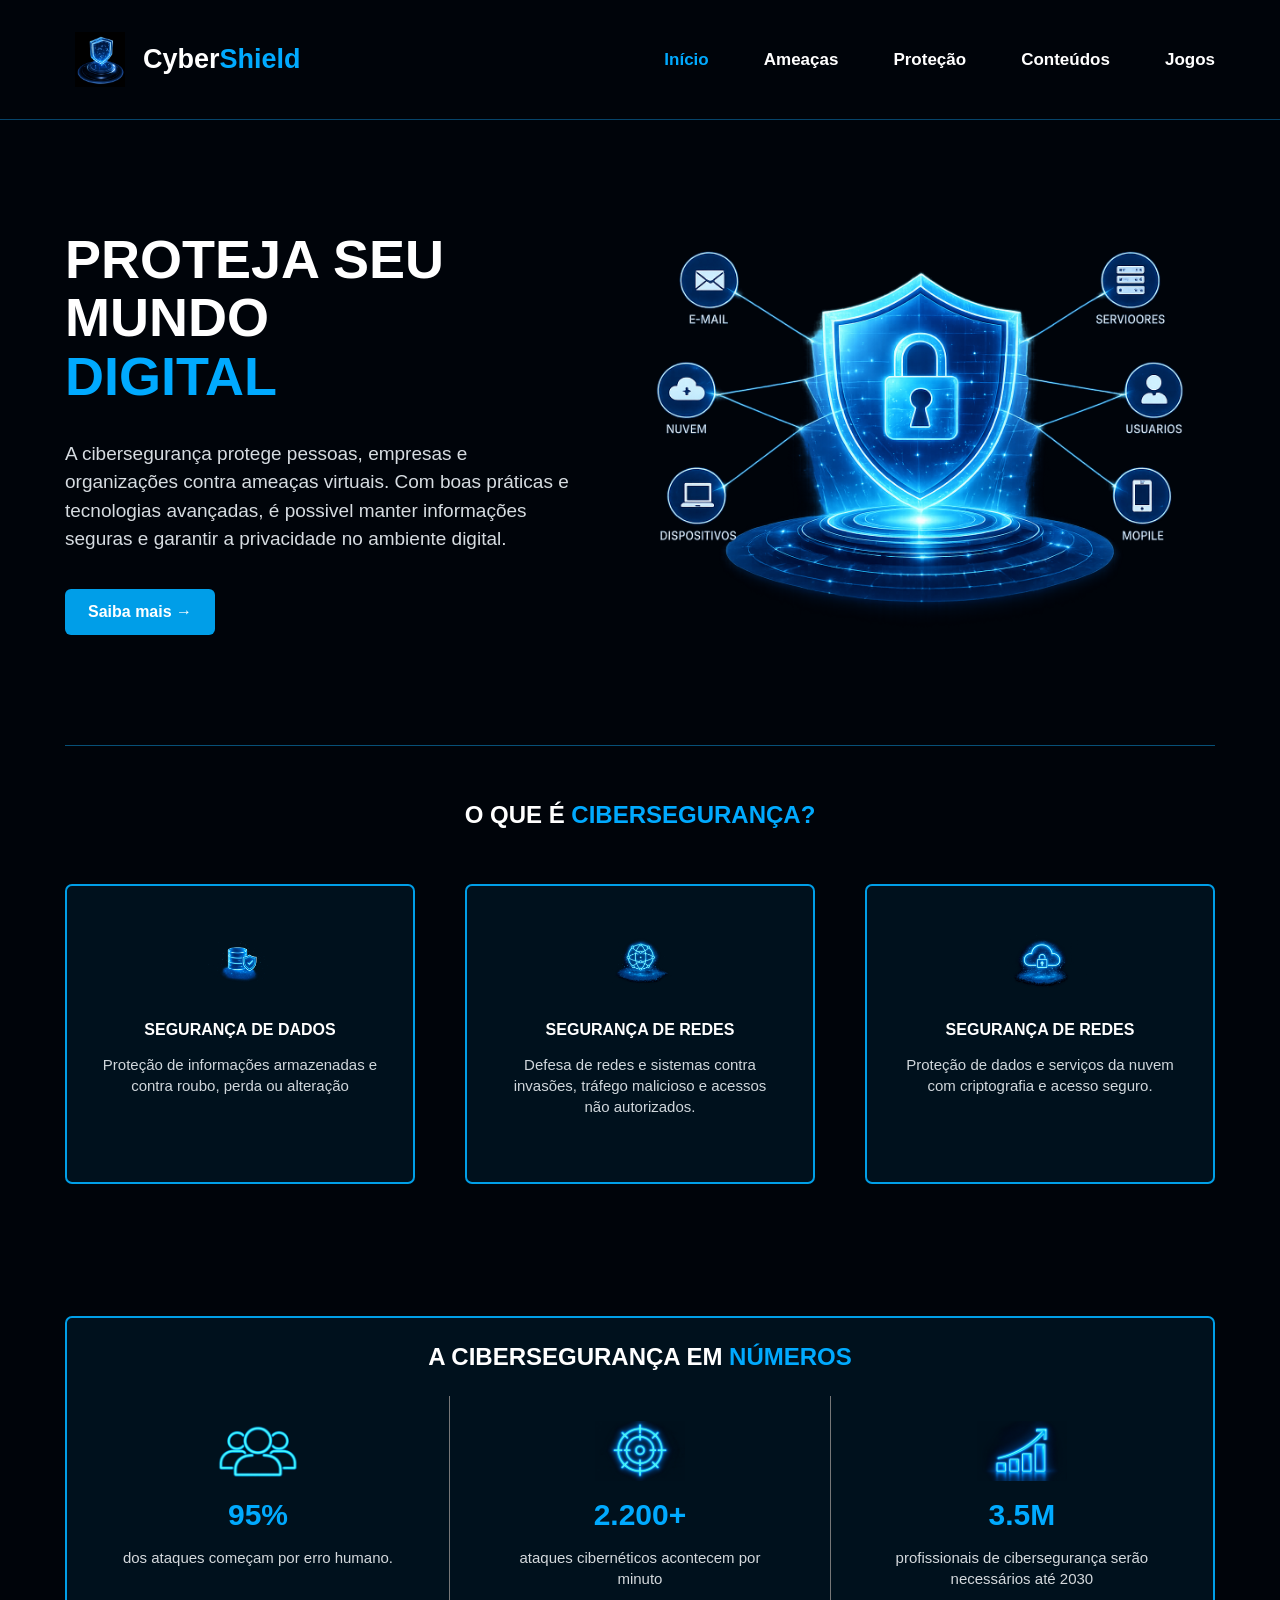
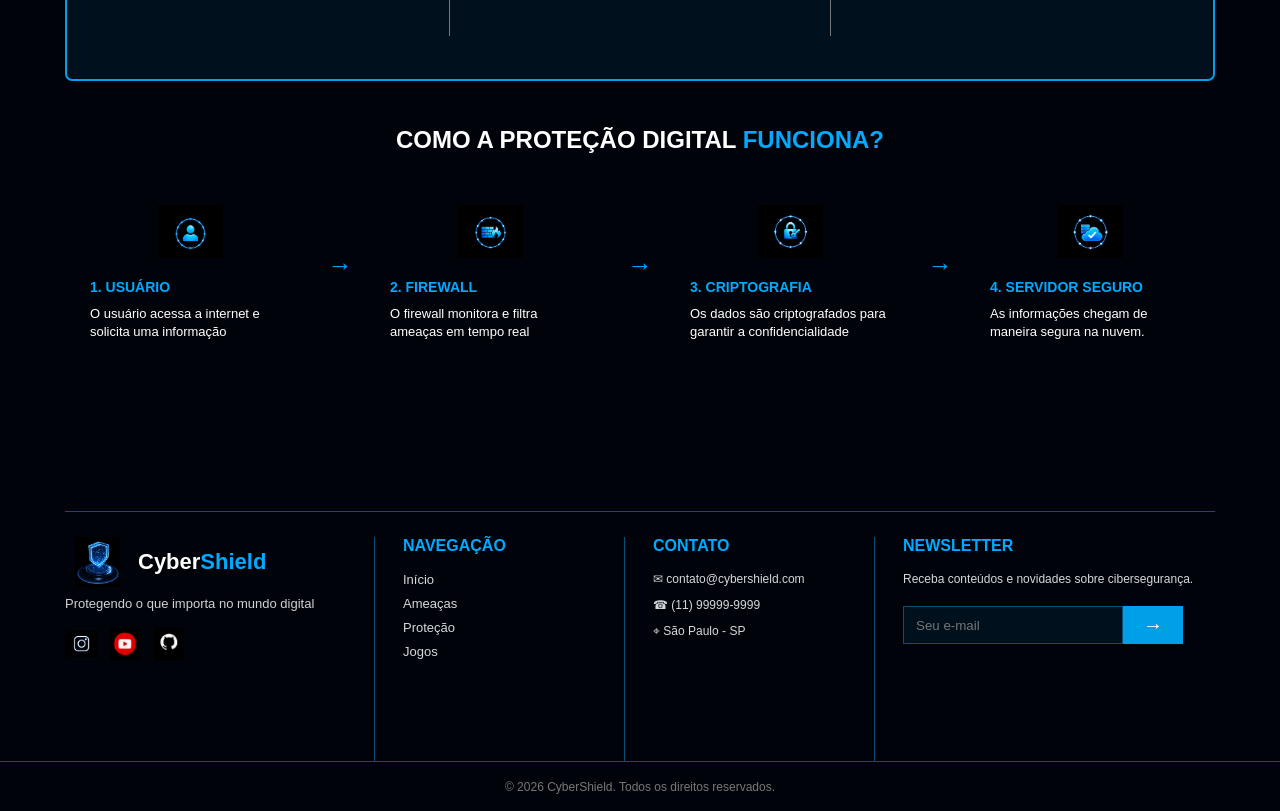
==== index.html @ 5e892a1a "adicionando paginas" ====
<!DOCTYPE html>
<html lang="pt-br">

<head>
    <meta charset="UTF-8">
    <meta name="viewport" content="width=device-width, initial-scale=1.0">

    <link rel="stylesheet" href="./Style/style.css">

    <title>CyberShield</title>
</head>

<body>

    <header>

        <div class="logo">
            <img src="./img/logo2.png" alt="CyberShield">
            <h2>Cyber<span>Shield</span></h2>
        </div>

        

        <nav>
            <a href="#">Início</a>
            <a href="#">Ameaças</a>
            <a href="#">Proteção</a>
            <a href="#">Conteúdos</a>
            <a href="Jogo.html">Jogos</a>
        </nav>

    </header>

    <main>

        <section class="inicio">

            <div class="inicio-texto">

                <h1>
                    PROTEJA SEU MUNDO
                    <strong>DIGITAL</strong>
                </h1>

                <p>
                    A cibersegurança protege pessoas, empresas
                    e organizações contra ameaças virtuais. Com
                    boas práticas e tecnologias avançadas, é
                    possivel manter informações seguras e
                    garantir a privacidade no ambiente digital.
                </p>

                <a class="botao" href="#">
                    Saiba mais →
                </a>

            </div>

            <div class="inicio-imagem">

                <img src="./img/protecao.png.png" alt="Proteção digital">

            </div>

        </section>

        <div class="linha"></div>

        <section class="ciberseguranca">

            <h2>
                O QUE É <span>CIBERSEGURANÇA?</span>
            </h2>

            <div class="cards">

                <div class="card">

                    <img src="./img/seguranca-dados.png" alt="Segurança de dados">

                    <h3>
                        SEGURANÇA DE DADOS
                    </h3>

                    <p>
                        Proteção de informações
                        armazenadas e contra roubo,
                        perda ou alteração
                    </p>

                </div>

                <div class="card">

                    <img src="./img/seguranca-rede.png" alt="Segurança de rede">

                    <h3>
                        SEGURANÇA DE REDES
                    </h3>

                    <p>
                        Defesa de redes e sistemas
                        contra invasões, tráfego
                        malicioso e acessos não
                        autorizados.
                    </p>

                </div>

                <div class="card">

                    <img src="./img/seguranca-nuvem.png" alt="Segurança de nuvem">

                    <h3>
                        SEGURANÇA DE REDES
                    </h3>

                    <p>
                        Proteção de dados e serviços
                        da nuvem com criptografia e
                        acesso seguro.
                    </p>

                </div>

            </div>

        </section>

        <section class="numeros">

            <h2>
                A CIBERSEGURANÇA EM <span>NÚMEROS</span>
            </h2>

            <div class="numeros-conteudo">

                <div class="numero">

                    <img src="./img/pessoas.png" alt="Pessoas">

                    <h3>95%</h3>

                    <p>
                        dos ataques começam por
                        erro humano.
                    </p>

                </div>

                <div class="numero">

                    <img src="./img/alvo.png" alt="Ataques">

                    <h3>2.200+</h3>

                    <p>
                        ataques cibernéticos
                        acontecem por minuto
                    </p>

                </div>

                <div class="numero">

                    <img src="./img/grafico.png" alt="Gráfico">

                    <h3>3.5M</h3>

                    <p>
                        profissionais de cibersegurança
                        serão necessários até 2030
                    </p>

                </div>

            </div>

        </section>

        <section class="protecao">

            <h2>
                COMO A PROTEÇÃO DIGITAL <span>FUNCIONA?</span>
            </h2>

            <div class="etapas">

                <div class="etapa">

                    <img src="./img/usuario.png" alt="Usuário">

                    <h3>1. USUÁRIO</h3>

                    <p>
                        O usuário acessa a
                        internet e solicita uma
                        informação
                    </p>

                </div>

                <div class="seta">
                    →
                </div>

                <div class="etapa">

                    <img src="./img/firewall.png" alt="Firewall">

                    <h3>2. FIREWALL</h3>

                    <p>
                        O firewall monitora e
                        filtra ameaças em tempo real
                    </p>

                </div>

                <div class="seta">
                    →
                </div>

                <div class="etapa">

                    <img src="./img/criptografia.png" alt="Criptografia">

                    <h3>3. CRIPTOGRAFIA</h3>

                    <p>
                        Os dados são criptografados
                        para garantir a confidencialidade
                    </p>

                </div>

                <div class="seta">
                    →
                </div>

                <div class="etapa">

                    <img src="./img/servidor.png" alt="Servidor seguro">

                    <h3>4. SERVIDOR SEGURO</h3>

                    <p>
                        As informações chegam
                        de maneira segura na
                        nuvem.
                    </p>

                </div>

            </div>

        </section>

    </main>

    <footer>

        <div class="rodape-logo">

            <div class="logo">

                <img src="./img/logo2.png" alt="CyberShield">

                <h2>
                    Cyber<span>Shield</span>
                </h2>

            </div>

            <p>
                Protegendo o que importa no
                mundo digital
            </p>

            <div class="redes">

                <img src="./img/insta.png" alt="Instagram">
                <img src="./img/youtube.png" alt="YouTube">
                <img src="./img/git.png" alt="GitHub">

            </div>

        </div>

        <div class="rodape-coluna">

            <h3>NAVEGAÇÃO</h3>

            <a href="#">Início</a>
            <a href="#">Ameaças</a>
            <a href="#">Proteção</a>
            <a href="#">Jogos</a>

        </div>

        <div class="rodape-coluna">

            <h3>CONTATO</h3>

            <p>✉ contato@cybershield.com</p>
            <p>☎ (11) 99999-9999</p>
            <p>⌖ São Paulo - SP</p>

        </div>

        <div class="rodape-coluna newsletter">

            <h3>NEWSLETTER</h3>

            <p>
                Receba conteúdos e novidades
                sobre cibersegurança.
            </p>

            <div class="email">

                <input type="text" placeholder="Seu e-mail">

                <button>→</button>

            </div>

        </div>

    </footer>

    <div class="final">
        © 2026 CyberShield. Todos os direitos reservados.
    </div>

</body>

</html>
---- Style/style.css ----
* {
    margin: 0;
    padding: 0;
    box-sizing: border-box;
}

body {
    width: 100%;
    min-height: 100vh;
    background-color: #00040a;
    color: white;
    font-family: Arial, sans-serif;
    display: flex;
    flex-direction: column;
    align-items: center;
    overflow-x: hidden;
}

header {
    width: 100%;
    max-width: 1330px;
    height: 120px;
    border-bottom: 1px solid #06446a;
    display: flex;
    align-items: center;
    justify-content: space-between;
    padding-left: 65px;
    padding-right: 65px;
    margin: 0 auto;
}

.logo {
    display: flex;
    align-items: center;
}

.logo img {
    width: 70px;
    height: 55px;
    object-fit: contain;
}

.logo h2 {
    font-size: 27px;
    margin-left: 8px;
}

.logo h2 span {
    color: #00aaff;
}

nav {
    display: flex;
    gap: 55px;
}

nav a {
    color: white;
    text-decoration: none;
    font-size: 17px;
    font-weight: bold;
    transition: color 0.3s ease;
}

nav a:hover,
nav a:first-child {
    color: #00aaff;
}

main {
    width: 100%;
    display: flex;
    flex-direction: column;
    align-items: center;
}

.inicio {
    width: 100%;
    max-width: 1150px;
    min-height: 625px;
    margin: 0 auto;
    display: flex;
    align-items: center;
    justify-content: space-between;
}

.inicio-texto {
    width: 560px;
}

.inicio-texto h1 {
    font-size: 54px;
    line-height: 1.08;
    margin-bottom: 35px;
}

.inicio-texto h1 strong {
    display: block;
    color: #00aaff;
}

.inicio-texto p {
    width: 510px;
    color: #d6dce1;
    font-size: 19px;
    line-height: 1.5;
    margin-bottom: 35px;
}

.botao {
    display: inline-block;
    background-color: #009ee8;
    color: white;
    text-decoration: none;
    padding: 14px 23px;
    border-radius: 6px;
    font-size: 16px;
    font-weight: bold;
}

.inicio-imagem {
    width: 590px;
    height: 500px;
    display: flex;
    align-items: center;
    justify-content: center;
}

.inicio-imagem img {
    width: 570px;
    height: 450px;
    object-fit: cover;
    object-position: center;
    border-radius: 10px;
}

.linha {
    width: 100%;
    max-width: 1150px;
    height: 1px;
    background-color: #075077;
    margin: 0 auto;
}

.ciberseguranca {
    width: 100%;
    max-width: 1150px;
    min-height: 570px;
    margin: 0 auto;
    padding-top: 55px;
}

.ciberseguranca h2 {
    text-align: center;
    font-size: 24px;
    margin-bottom: 55px;
}

.ciberseguranca h2 span {
    color: #00aaff;
}

.cards {
    display: flex;
    justify-content: space-between;
}

.card {
    width: 350px;
    height: 300px;
    background-color: #00111d;
    border: 2px solid #009fe8;
    border-radius: 7px;
    text-align: center;
    padding: 25px 35px;
}

.card img {
    width: 100px;
    height: 100px;
    object-fit: contain;
    display: block;
    margin-left: auto;
    margin-right: auto;
    margin-bottom: 10px;
}

.card h3 {
    font-size: 16px;
    margin-bottom: 15px;
}

.card p {
    color: #d0d7dc;
    font-size: 15px;
    line-height: 1.4;
}

.numeros {
    width: 100%;
    max-width: 1150px;
    min-height: 365px;
    margin: 0 auto;
    border: 2px solid #009fe8;
    border-radius: 7px;
    background-color: #00111d;
    padding-top: 25px;
}

.numeros h2 {
    text-align: center;
    font-size: 24px;
    margin-bottom: 25px;
}

.numeros h2 span {
    color: #00aaff;
}

.numeros-conteudo {
    display: flex;
    height: 240px;
}

.numero {
    width: 33.33%;
    text-align: center;
    padding: 10px 50px;
}

.numero:nth-child(2) {
    border-left: 1px solid #777;
    border-right: 1px solid #777;
}

.numero img {
    width: 90px;
    height: 90px;
    object-fit: contain;
    display: block;
    margin-left: auto;
    margin-right: auto;
    margin-bottom: 2px;
}

.numero h3 {
    color: #00aaff;
    font-size: 30px;
    margin-bottom: 15px;
}

.numero p {
    color: #d4d9dd;
    font-size: 15px;
    line-height: 1.4;
}

.protecao {
    width: 100%;
    max-width: 1150px;
    min-height: 390px;
    margin: 0 auto 40px auto;
    padding-top: 45px;
}

.protecao h2 {
    text-align: center;
    font-size: 24px;
    margin-bottom: 45px;
}

.protecao h2 span {
    color: #00aaff;
}

.etapas {
    width: 100%;
    max-width: 1100px;
    margin: 0 auto;
    display: flex;
    align-items: flex-start;
    justify-content: space-between;
}

.etapa {
    width: 200px;
    text-align: left;
}

.etapa img {
    width: 65px;
    height: 65px;
    object-fit: contain;
    display: block;
    margin-left: auto;
    margin-right: auto;
    margin-bottom: 15px;
}

.etapa h3 {
    color: #00aaff;
    font-size: 14px;
    margin-bottom: 10px;
}

.etapa p {
    color: white;
    font-size: 13px;
    line-height: 1.4;
}

.seta {
    width: 35px;
    color: #00aaff;
    font-size: 25px;
    text-align: center;
    margin-top: 52px;
}

footer {
    width: 100%;
    max-width: 1150px;
    min-height: 250px;
    margin: 0 auto;
    border-top: 1px solid #075077;
    display: flex;
    justify-content: space-between;
    padding-top: 25px;
}

.rodape-logo {
    width: 310px;
    border-right: 1px solid #075077;
    padding-right: 30px;
}

.rodape-logo .logo img {
    width: 65px;
    height: 50px;
}

.rodape-logo .logo h2 {
    font-size: 22px;
}

.rodape-logo p {
    color: #cdd3d7;
    font-size: 13px;
    line-height: 1.4;
    margin-top: 8px;
}

.redes {
    display: flex;
    gap: 12px;
    margin-top: 15px;
}

.redes img {
    width: 32px;
    height: 32px;
    object-fit: contain;
}

.rodape-coluna {
    width: 250px;
    padding-left: 28px;
    border-right: 1px solid #075077;
}

.rodape-coluna h3 {
    color: #00aaff;
    font-size: 16px;
    margin-bottom: 17px;
}

.rodape-coluna a {
    display: block;
    color: #d4d9dd;
    text-decoration: none;
    font-size: 13px;
    margin-bottom: 9px;
}

.rodape-coluna p {
    color: #d4d9dd;
    font-size: 12px;
    margin-bottom: 12px;
}

.newsletter {
    width: 340px;
    border-right: none;
}

.email {
    display: flex;
    width: 280px;
    height: 38px;
    margin-top: 20px;
}

.email input {
    width: 220px;
    background-color: #00111d;
    border: 1px solid #075077;
    color: white;
    padding-left: 12px;
    outline: none;
}

.email button {
    width: 60px;
    border: none;
    background-color: #009fe8;
    color: white;
    font-size: 20px;
    cursor: pointer;
}

.final {
    width: 100%;
    max-width: 1330px;
    height: 50px;
    border-top: 1px solid #075077;
    display: flex;
    align-items: center;
    justify-content: center;
    color: #777;
    font-size: 12px;
    margin: 0 auto;
}
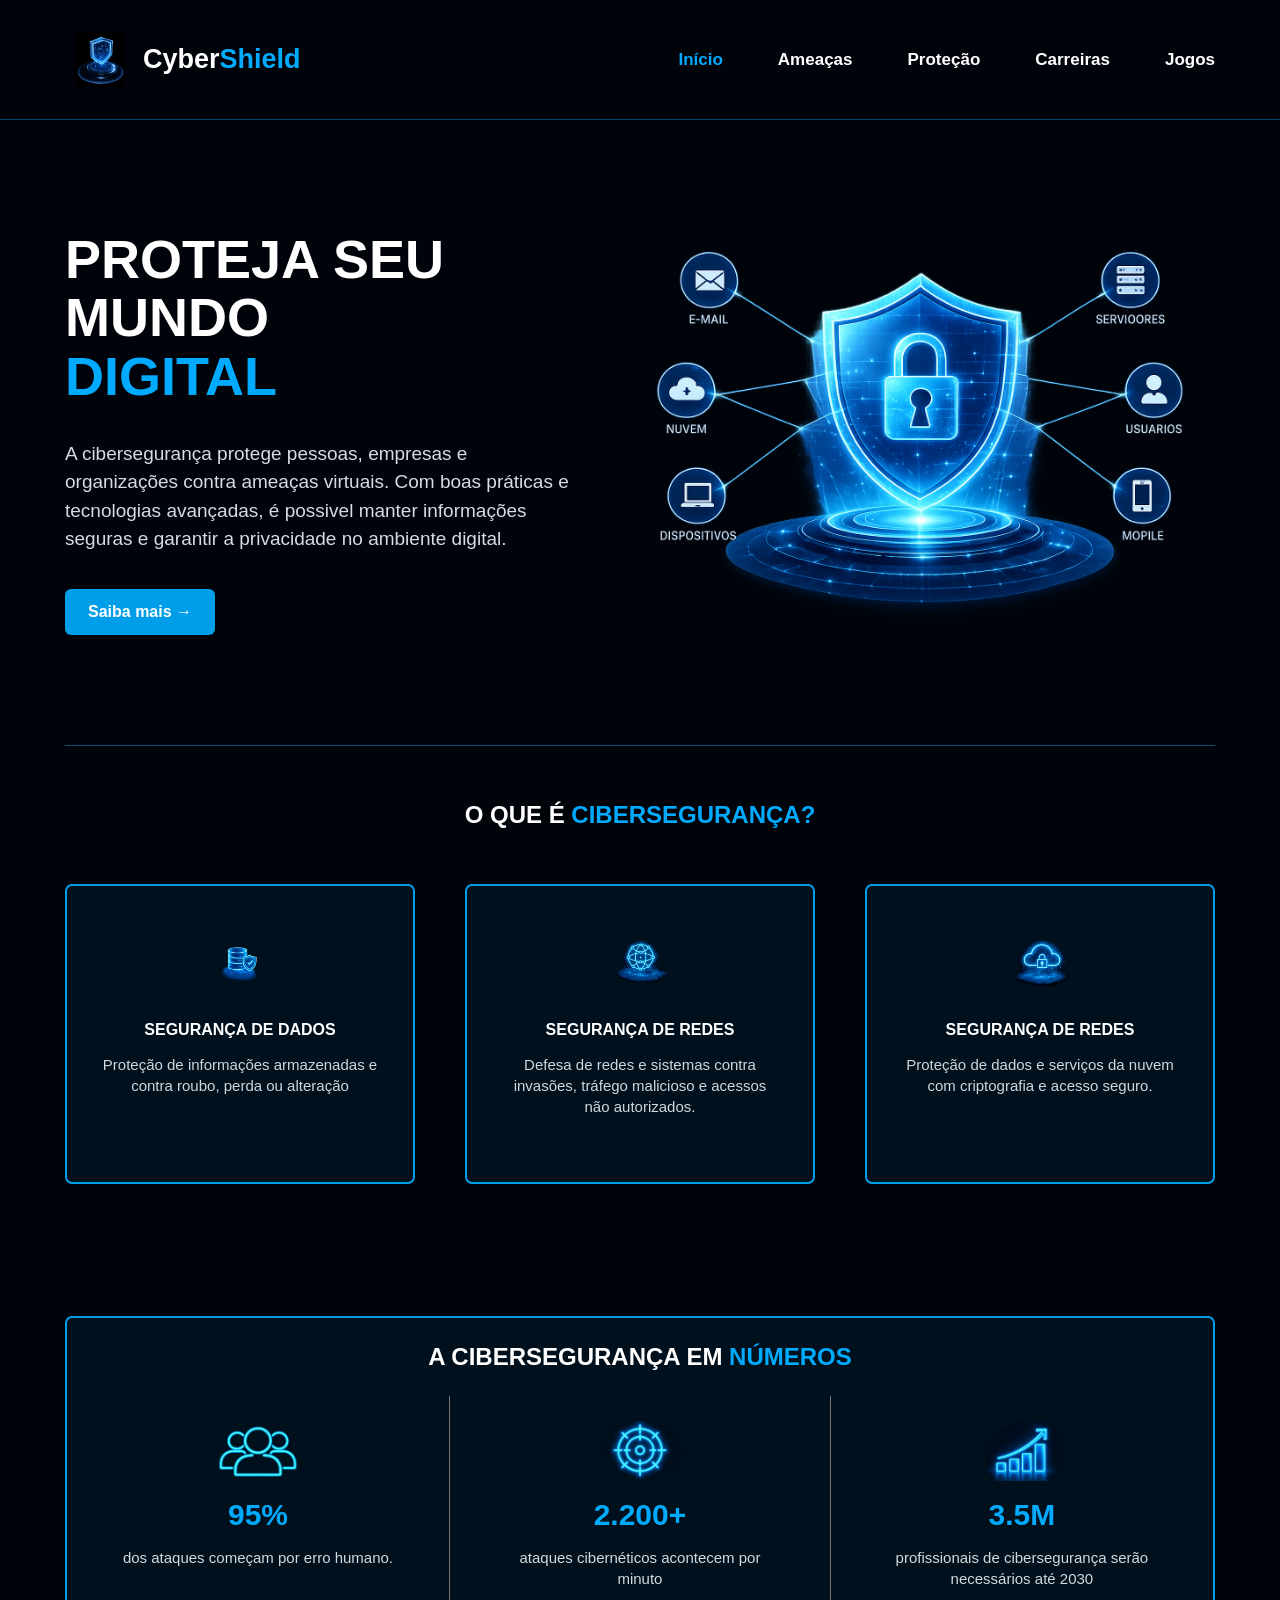
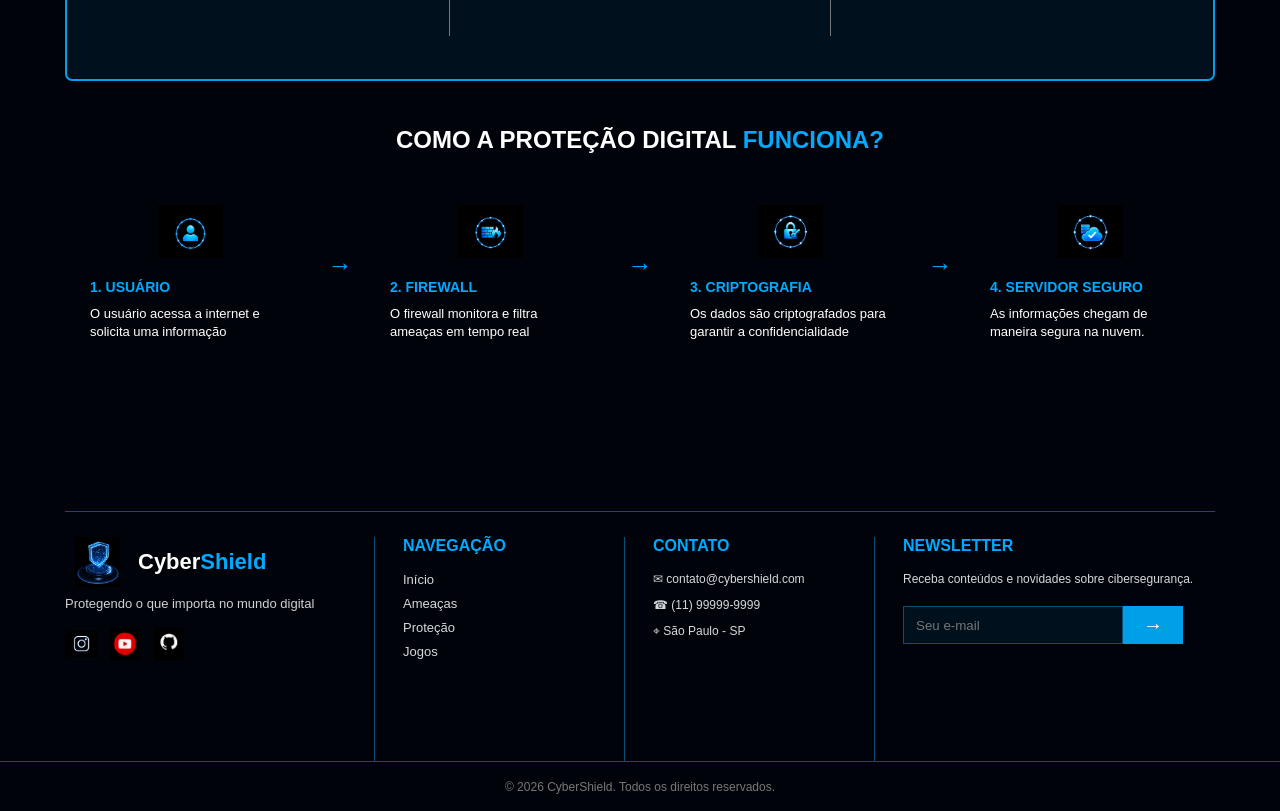
==== commit 2ca78b98: "quase finalizando" ====
--- a/index.html
+++ b/index.html
@@ -22,11 +22,11 @@
         
 
         <nav>
-            <a href="#">Início</a>
-            <a href="#">Ameaças</a>
-            <a href="#">Proteção</a>
-            <a href="#">Conteúdos</a>
-            <a href="Jogo.html">Jogos</a>
+            <a href="index.html">Início</a>
+            <a href="./Paginas/Ameaças.html">Ameaças</a>
+            <a href="./Paginas/proteger.html">Proteção</a>
+            <a href="./Paginas/carreiras.html">Carreiras</a>
+            <a href="./Paginas/Jogo.html">Jogos</a>
         </nav>
 
     </header>
--- a/Style/style.css
+++ b/Style/style.css
@@ -1,432 +1,432 @@
-* {
-    margin: 0;
-    padding: 0;
-    box-sizing: border-box;
-}
-
-body {
-    width: 100%;
-    min-height: 100vh;
-    background-color: #00040a;
-    color: white;
-    font-family: Arial, sans-serif;
-    display: flex;
-    flex-direction: column;
-    align-items: center;
-    overflow-x: hidden;
-}
-
-header {
-    width: 100%;
-    max-width: 1330px;
-    height: 120px;
-    border-bottom: 1px solid #06446a;
-    display: flex;
-    align-items: center;
-    justify-content: space-between;
-    padding-left: 65px;
-    padding-right: 65px;
-    margin: 0 auto;
-}
-
-.logo {
-    display: flex;
-    align-items: center;
-}
-
-.logo img {
-    width: 70px;
-    height: 55px;
-    object-fit: contain;
-}
-
-.logo h2 {
-    font-size: 27px;
-    margin-left: 8px;
-}
-
-.logo h2 span {
-    color: #00aaff;
-}
-
-nav {
-    display: flex;
-    gap: 55px;
-}
-
-nav a {
-    color: white;
-    text-decoration: none;
-    font-size: 17px;
-    font-weight: bold;
-    transition: color 0.3s ease;
-}
-
-nav a:hover,
-nav a:first-child {
-    color: #00aaff;
-}
-
-main {
-    width: 100%;
-    display: flex;
-    flex-direction: column;
-    align-items: center;
-}
-
-.inicio {
-    width: 100%;
-    max-width: 1150px;
-    min-height: 625px;
-    margin: 0 auto;
-    display: flex;
-    align-items: center;
-    justify-content: space-between;
-}
-
-.inicio-texto {
-    width: 560px;
-}
-
-.inicio-texto h1 {
-    font-size: 54px;
-    line-height: 1.08;
-    margin-bottom: 35px;
-}
-
-.inicio-texto h1 strong {
-    display: block;
-    color: #00aaff;
-}
-
-.inicio-texto p {
-    width: 510px;
-    color: #d6dce1;
-    font-size: 19px;
-    line-height: 1.5;
-    margin-bottom: 35px;
-}
-
-.botao {
-    display: inline-block;
-    background-color: #009ee8;
-    color: white;
-    text-decoration: none;
-    padding: 14px 23px;
-    border-radius: 6px;
-    font-size: 16px;
-    font-weight: bold;
-}
-
-.inicio-imagem {
-    width: 590px;
-    height: 500px;
-    display: flex;
-    align-items: center;
-    justify-content: center;
-}
-
-.inicio-imagem img {
-    width: 570px;
-    height: 450px;
-    object-fit: cover;
-    object-position: center;
-    border-radius: 10px;
-}
-
-.linha {
-    width: 100%;
-    max-width: 1150px;
-    height: 1px;
-    background-color: #075077;
-    margin: 0 auto;
-}
-
-.ciberseguranca {
-    width: 100%;
-    max-width: 1150px;
-    min-height: 570px;
-    margin: 0 auto;
-    padding-top: 55px;
-}
-
-.ciberseguranca h2 {
-    text-align: center;
-    font-size: 24px;
-    margin-bottom: 55px;
-}
-
-.ciberseguranca h2 span {
-    color: #00aaff;
-}
-
-.cards {
-    display: flex;
-    justify-content: space-between;
-}
-
-.card {
-    width: 350px;
-    height: 300px;
-    background-color: #00111d;
-    border: 2px solid #009fe8;
-    border-radius: 7px;
-    text-align: center;
-    padding: 25px 35px;
-}
-
-.card img {
-    width: 100px;
-    height: 100px;
-    object-fit: contain;
-    display: block;
-    margin-left: auto;
-    margin-right: auto;
-    margin-bottom: 10px;
-}
-
-.card h3 {
-    font-size: 16px;
-    margin-bottom: 15px;
-}
-
-.card p {
-    color: #d0d7dc;
-    font-size: 15px;
-    line-height: 1.4;
-}
-
-.numeros {
-    width: 100%;
-    max-width: 1150px;
-    min-height: 365px;
-    margin: 0 auto;
-    border: 2px solid #009fe8;
-    border-radius: 7px;
-    background-color: #00111d;
-    padding-top: 25px;
-}
-
-.numeros h2 {
-    text-align: center;
-    font-size: 24px;
-    margin-bottom: 25px;
-}
-
-.numeros h2 span {
-    color: #00aaff;
-}
-
-.numeros-conteudo {
-    display: flex;
-    height: 240px;
-}
-
-.numero {
-    width: 33.33%;
-    text-align: center;
-    padding: 10px 50px;
-}
-
-.numero:nth-child(2) {
-    border-left: 1px solid #777;
-    border-right: 1px solid #777;
-}
-
-.numero img {
-    width: 90px;
-    height: 90px;
-    object-fit: contain;
-    display: block;
-    margin-left: auto;
-    margin-right: auto;
-    margin-bottom: 2px;
-}
-
-.numero h3 {
-    color: #00aaff;
-    font-size: 30px;
-    margin-bottom: 15px;
-}
-
-.numero p {
-    color: #d4d9dd;
-    font-size: 15px;
-    line-height: 1.4;
-}
-
-.protecao {
-    width: 100%;
-    max-width: 1150px;
-    min-height: 390px;
-    margin: 0 auto 40px auto;
-    padding-top: 45px;
-}
-
-.protecao h2 {
-    text-align: center;
-    font-size: 24px;
-    margin-bottom: 45px;
-}
-
-.protecao h2 span {
-    color: #00aaff;
-}
-
-.etapas {
-    width: 100%;
-    max-width: 1100px;
-    margin: 0 auto;
-    display: flex;
-    align-items: flex-start;
-    justify-content: space-between;
-}
-
-.etapa {
-    width: 200px;
-    text-align: left;
-}
-
-.etapa img {
-    width: 65px;
-    height: 65px;
-    object-fit: contain;
-    display: block;
-    margin-left: auto;
-    margin-right: auto;
-    margin-bottom: 15px;
-}
-
-.etapa h3 {
-    color: #00aaff;
-    font-size: 14px;
-    margin-bottom: 10px;
-}
-
-.etapa p {
-    color: white;
-    font-size: 13px;
-    line-height: 1.4;
-}
-
-.seta {
-    width: 35px;
-    color: #00aaff;
-    font-size: 25px;
-    text-align: center;
-    margin-top: 52px;
-}
-
-footer {
-    width: 100%;
-    max-width: 1150px;
-    min-height: 250px;
-    margin: 0 auto;
-    border-top: 1px solid #075077;
-    display: flex;
-    justify-content: space-between;
-    padding-top: 25px;
-}
-
-.rodape-logo {
-    width: 310px;
-    border-right: 1px solid #075077;
-    padding-right: 30px;
-}
-
-.rodape-logo .logo img {
-    width: 65px;
-    height: 50px;
-}
-
-.rodape-logo .logo h2 {
-    font-size: 22px;
-}
-
-.rodape-logo p {
-    color: #cdd3d7;
-    font-size: 13px;
-    line-height: 1.4;
-    margin-top: 8px;
-}
-
-.redes {
-    display: flex;
-    gap: 12px;
-    margin-top: 15px;
-}
-
-.redes img {
-    width: 32px;
-    height: 32px;
-    object-fit: contain;
-}
-
-.rodape-coluna {
-    width: 250px;
-    padding-left: 28px;
-    border-right: 1px solid #075077;
-}
-
-.rodape-coluna h3 {
-    color: #00aaff;
-    font-size: 16px;
-    margin-bottom: 17px;
-}
-
-.rodape-coluna a {
-    display: block;
-    color: #d4d9dd;
-    text-decoration: none;
-    font-size: 13px;
-    margin-bottom: 9px;
-}
-
-.rodape-coluna p {
-    color: #d4d9dd;
-    font-size: 12px;
-    margin-bottom: 12px;
-}
-
-.newsletter {
-    width: 340px;
-    border-right: none;
-}
-
-.email {
-    display: flex;
-    width: 280px;
-    height: 38px;
-    margin-top: 20px;
-}
-
-.email input {
-    width: 220px;
-    background-color: #00111d;
-    border: 1px solid #075077;
-    color: white;
-    padding-left: 12px;
-    outline: none;
-}
-
-.email button {
-    width: 60px;
-    border: none;
-    background-color: #009fe8;
-    color: white;
-    font-size: 20px;
-    cursor: pointer;
-}
-
-.final {
-    width: 100%;
-    max-width: 1330px;
-    height: 50px;
-    border-top: 1px solid #075077;
-    display: flex;
-    align-items: center;
-    justify-content: center;
-    color: #777;
-    font-size: 12px;
-    margin: 0 auto;
-}+    * {
+        margin: 0;
+        padding: 0;
+        box-sizing: border-box;
+    }
+
+    body {
+        width: 100%;
+        min-height: 100vh;
+        background-color: #00040a;
+        color: white;
+        font-family: Arial, sans-serif;
+        display: flex;
+        flex-direction: column;
+        align-items: center;
+        overflow-x: hidden;
+    }
+
+    header {
+        width: 100%;
+        max-width: 1330px;
+        height: 120px;
+        border-bottom: 1px solid #06446a;
+        display: flex;
+        align-items: center;
+        justify-content: space-between;
+        padding-left: 65px;
+        padding-right: 65px;
+        margin: 0 auto;
+    }
+
+    .logo {
+        display: flex;
+        align-items: center;
+    }
+
+    .logo img {
+        width: 70px;
+        height: 55px;
+        object-fit: contain;
+    }
+
+    .logo h2 {
+        font-size: 27px;
+        margin-left: 8px;
+    }
+
+    .logo h2 span {
+        color: #00aaff;
+    }
+
+    nav {
+        display: flex;
+        gap: 55px;
+    }
+
+    nav a {
+        color: white;
+        text-decoration: none;
+        font-size: 17px;
+        font-weight: bold;
+        transition: color 0.3s ease;
+    }
+
+    nav a:hover,
+    nav a:first-child {
+        color: #00aaff;
+    }
+
+    main {
+        width: 100%;
+        display: flex;
+        flex-direction: column;
+        align-items: center;
+    }
+
+    .inicio {
+        width: 100%;
+        max-width: 1150px;
+        min-height: 625px;
+        margin: 0 auto;
+        display: flex;
+        align-items: center;
+        justify-content: space-between;
+    }
+
+    .inicio-texto {
+        width: 560px;
+    }
+
+    .inicio-texto h1 {
+        font-size: 54px;
+        line-height: 1.08;
+        margin-bottom: 35px;
+    }
+
+    .inicio-texto h1 strong {
+        display: block;
+        color: #00aaff;
+    }
+
+    .inicio-texto p {
+        width: 510px;
+        color: #d6dce1;
+        font-size: 19px;
+        line-height: 1.5;
+        margin-bottom: 35px;
+    }
+
+    .botao {
+        display: inline-block;
+        background-color: #009ee8;
+        color: white;
+        text-decoration: none;
+        padding: 14px 23px;
+        border-radius: 6px;
+        font-size: 16px;
+        font-weight: bold;
+    }
+
+    .inicio-imagem {
+        width: 590px;
+        height: 500px;
+        display: flex;
+        align-items: center;
+        justify-content: center;
+    }
+
+    .inicio-imagem img {
+        width: 570px;
+        height: 450px;
+        object-fit: cover;
+        object-position: center;
+        border-radius: 10px;
+    }
+
+    .linha {
+        width: 100%;
+        max-width: 1150px;
+        height: 1px;
+        background-color: #075077;
+        margin: 0 auto;
+    }
+
+    .ciberseguranca {
+        width: 100%;
+        max-width: 1150px;
+        min-height: 570px;
+        margin: 0 auto;
+        padding-top: 55px;
+    }
+
+    .ciberseguranca h2 {
+        text-align: center;
+        font-size: 24px;
+        margin-bottom: 55px;
+    }
+
+    .ciberseguranca h2 span {
+        color: #00aaff;
+    }
+
+    .cards {
+        display: flex;
+        justify-content: space-between;
+    }
+
+    .card {
+        width: 350px;
+        height: 300px;
+        background-color: #00111d;
+        border: 2px solid #009fe8;
+        border-radius: 7px;
+        text-align: center;
+        padding: 25px 35px;
+    }
+
+    .card img {
+        width: 100px;
+        height: 100px;
+        object-fit: contain;
+        display: block;
+        margin-left: auto;
+        margin-right: auto;
+        margin-bottom: 10px;
+    }
+
+    .card h3 {
+        font-size: 16px;
+        margin-bottom: 15px;
+    }
+
+    .card p {
+        color: #d0d7dc;
+        font-size: 15px;
+        line-height: 1.4;
+    }
+
+    .numeros {
+        width: 100%;
+        max-width: 1150px;
+        min-height: 365px;
+        margin: 0 auto;
+        border: 2px solid #009fe8;
+        border-radius: 7px;
+        background-color: #00111d;
+        padding-top: 25px;
+    }
+
+    .numeros h2 {
+        text-align: center;
+        font-size: 24px;
+        margin-bottom: 25px;
+    }
+
+    .numeros h2 span {
+        color: #00aaff;
+    }
+
+    .numeros-conteudo {
+        display: flex;
+        height: 240px;
+    }
+
+    .numero {
+        width: 33.33%;
+        text-align: center;
+        padding: 10px 50px;
+    }
+
+    .numero:nth-child(2) {
+        border-left: 1px solid #777;
+        border-right: 1px solid #777;
+    }
+
+    .numero img {
+        width: 90px;
+        height: 90px;
+        object-fit: contain;
+        display: block;
+        margin-left: auto;
+        margin-right: auto;
+        margin-bottom: 2px;
+    }
+
+    .numero h3 {
+        color: #00aaff;
+        font-size: 30px;
+        margin-bottom: 15px;
+    }
+
+    .numero p {
+        color: #d4d9dd;
+        font-size: 15px;
+        line-height: 1.4;
+    }
+
+    .protecao {
+        width: 100%;
+        max-width: 1150px;
+        min-height: 390px;
+        margin: 0 auto 40px auto;
+        padding-top: 45px;
+    }
+
+    .protecao h2 {
+        text-align: center;
+        font-size: 24px;
+        margin-bottom: 45px;
+    }
+
+    .protecao h2 span {
+        color: #00aaff;
+    }
+
+    .etapas {
+        width: 100%;
+        max-width: 1100px;
+        margin: 0 auto;
+        display: flex;
+        align-items: flex-start;
+        justify-content: space-between;
+    }
+
+    .etapa {
+        width: 200px;
+        text-align: left;
+    }
+
+    .etapa img {
+        width: 65px;
+        height: 65px;
+        object-fit: contain;
+        display: block;
+        margin-left: auto;
+        margin-right: auto;
+        margin-bottom: 15px;
+    }
+
+    .etapa h3 {
+        color: #00aaff;
+        font-size: 14px;
+        margin-bottom: 10px;
+    }
+
+    .etapa p {
+        color: white;
+        font-size: 13px;
+        line-height: 1.4;
+    }
+
+    .seta {
+        width: 35px;
+        color: #00aaff;
+        font-size: 25px;
+        text-align: center;
+        margin-top: 52px;
+    }
+
+    footer {
+        width: 100%;
+        max-width: 1150px;
+        min-height: 250px;
+        margin: 0 auto;
+        border-top: 1px solid #075077;
+        display: flex;
+        justify-content: space-between;
+        padding-top: 25px;
+    }
+
+    .rodape-logo {
+        width: 310px;
+        border-right: 1px solid #075077;
+        padding-right: 30px;
+    }
+
+    .rodape-logo .logo img {
+        width: 65px;
+        height: 50px;
+    }
+
+    .rodape-logo .logo h2 {
+        font-size: 22px;
+    }
+
+    .rodape-logo p {
+        color: #cdd3d7;
+        font-size: 13px;
+        line-height: 1.4;
+        margin-top: 8px;
+    }
+
+    .redes {
+        display: flex;
+        gap: 12px;
+        margin-top: 15px;
+    }
+
+    .redes img {
+        width: 32px;
+        height: 32px;
+        object-fit: contain;
+    }
+
+    .rodape-coluna {
+        width: 250px;
+        padding-left: 28px;
+        border-right: 1px solid #075077;
+    }
+
+    .rodape-coluna h3 {
+        color: #00aaff;
+        font-size: 16px;
+        margin-bottom: 17px;
+    }
+
+    .rodape-coluna a {
+        display: block;
+        color: #d4d9dd;
+        text-decoration: none;
+        font-size: 13px;
+        margin-bottom: 9px;
+    }
+
+    .rodape-coluna p {
+        color: #d4d9dd;
+        font-size: 12px;
+        margin-bottom: 12px;
+    }
+
+    .newsletter {
+        width: 340px;
+        border-right: none;
+    }
+
+    .email {
+        display: flex;
+        width: 280px;
+        height: 38px;
+        margin-top: 20px;
+    }
+
+    .email input {
+        width: 220px;
+        background-color: #00111d;
+        border: 1px solid #075077;
+        color: white;
+        padding-left: 12px;
+        outline: none;
+    }
+
+    .email button {
+        width: 60px;
+        border: none;
+        background-color: #009fe8;
+        color: white;
+        font-size: 20px;
+        cursor: pointer;
+    }
+
+    .final {
+        width: 100%;
+        max-width: 1330px;
+        height: 50px;
+        border-top: 1px solid #075077;
+        display: flex;
+        align-items: center;
+        justify-content: center;
+        color: #777;
+        font-size: 12px;
+        margin: 0 auto;
+    }
